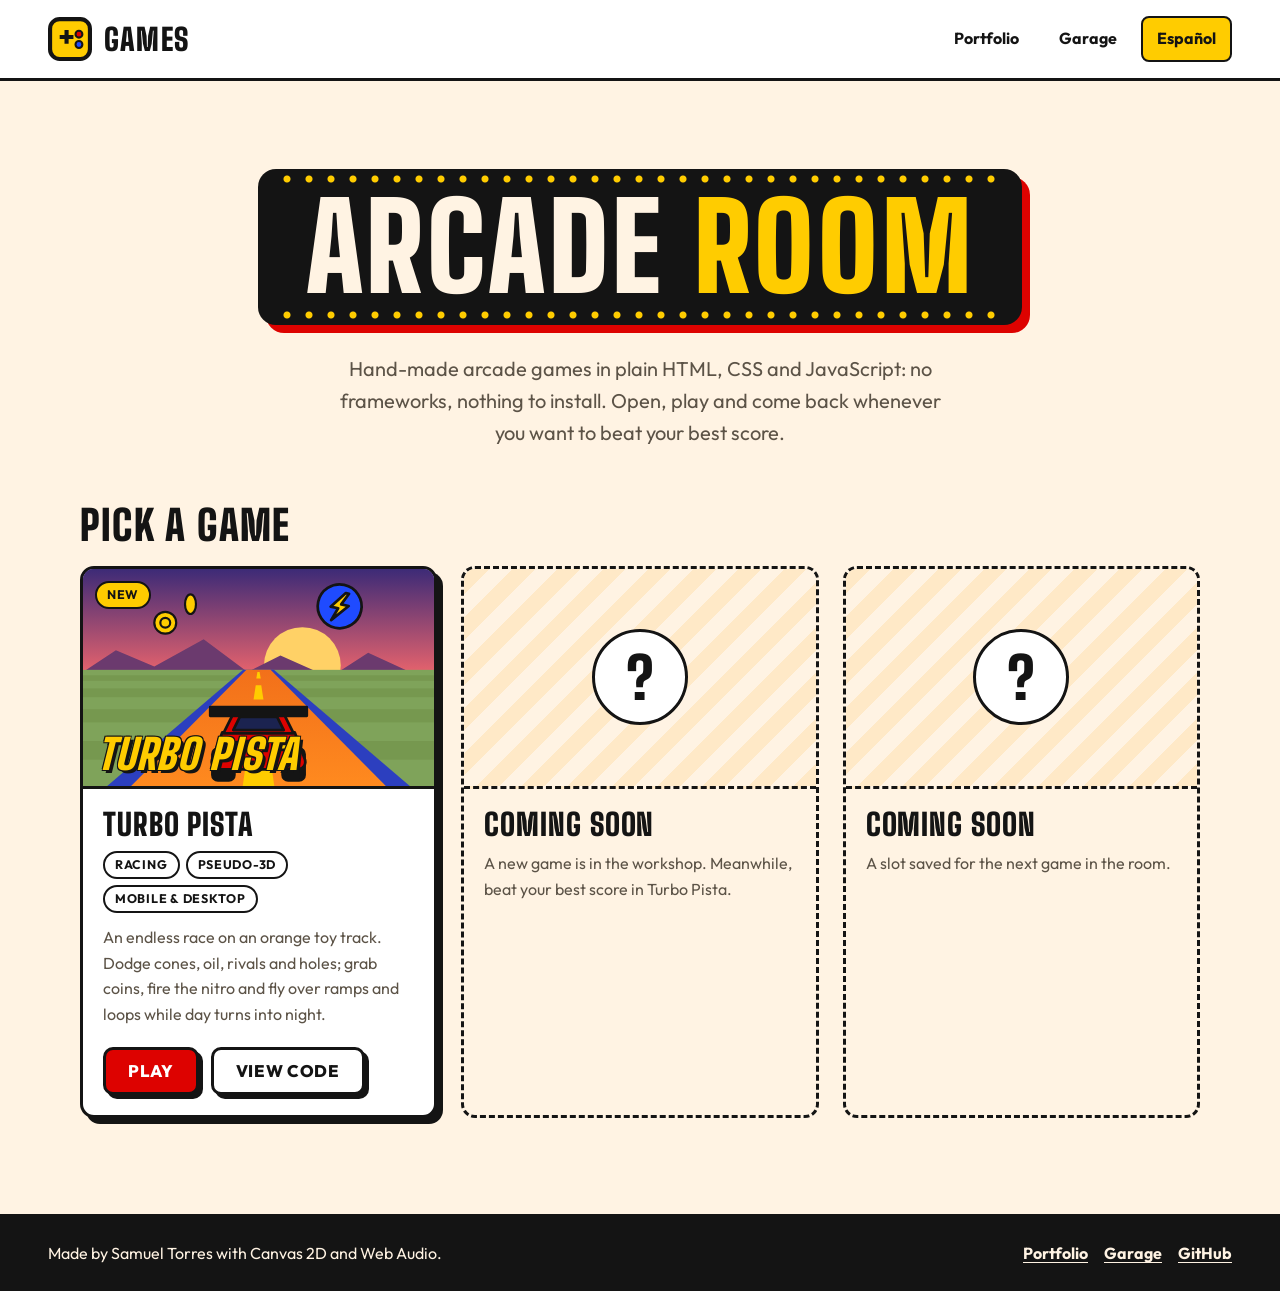
==== en/index.html @ a36e3609 "feat: TURBO PISTA and the JUEGOS arcade room Public copy of samueltorres.dev/juegos: arcade home (ES" ====
<!doctype html>
<html lang="en">
<head>
<meta charset="utf-8">
<meta name="viewport" content="width=device-width, initial-scale=1">
<title>Games · Samuel Torres</title>
<meta name="description" content="Samuel Torres' arcade room: hand-made games in plain HTML, CSS and JavaScript. Starting with TURBO PISTA, an endless pseudo-3D racer.">
<meta name="theme-color" content="#FFF3E3">
<link rel="canonical" href="https://samueltorres.dev/juegos/en/">
<link rel="alternate" hreflang="es" href="https://samueltorres.dev/juegos/">
<link rel="alternate" hreflang="en" href="https://samueltorres.dev/juegos/en/">
<link rel="alternate" hreflang="x-default" href="https://samueltorres.dev/juegos/">
<meta property="og:type" content="website">
<meta property="og:title" content="Games · Samuel Torres">
<meta property="og:description" content="Arcade games built with plain HTML, CSS and JavaScript. Play TURBO PISTA.">
<meta property="og:url" content="https://samueltorres.dev/juegos/en/">
<meta property="og:image" content="https://samueltorres.dev/juegos/assets/img/turbo-pista-og.png">
<meta property="og:locale" content="en_US">
<link rel="icon" href="../assets/img/favicon.svg" type="image/svg+xml">
<link rel="preload" href="../assets/fonts/big-shoulders-display-900.woff2" as="font" type="font/woff2" crossorigin>
<link rel="stylesheet" href="../assets/css/base.css">
<link rel="stylesheet" href="../assets/css/hub.css">
</head>
<body>
<a class="skip-link" href="#content">Skip to content</a>

<header class="site-header">
  <a class="brand" href="./" aria-label="Games, home">
    <img src="../assets/img/favicon.svg" alt="" width="44" height="44">
    <span class="brand-name">Games</span>
  </a>
  <nav class="site-nav" aria-label="Main">
    <a href="/home-1.html">Portfolio</a>
    <a href="/garage/en/">Garage</a>
    <a class="lang" href="../" hreflang="es" lang="es">Español</a>
  </nav>
</header>

<main id="content">
  <section class="hero" aria-labelledby="title">
    <div class="marquee">
      <h1 id="title">Arcade <span>room</span></h1>
    </div>
    <p>Hand-made arcade games in plain HTML, CSS and JavaScript: no frameworks, nothing to install. Open, play and come back whenever you want to beat your best score.</p>
  </section>

  <section class="games" aria-labelledby="catalog">
    <h2 id="catalog">Pick a game</h2>
    <ul class="game-grid">
      <li>
        <article class="game-card">
          <div class="cover">
            <img src="../assets/img/turbo-pista-cover.svg" alt="Orange toy track running to the horizon with a red race car and a nitro bolt" width="640" height="400">
            <p class="cover-title" aria-hidden="true">Turbo Pista</p>
            <span class="chip cover-badge">New</span>
          </div>
          <div class="game-body">
            <h3>Turbo Pista</h3>
            <ul class="tags" aria-label="Tags">
              <li class="chip">Racing</li>
              <li class="chip">Pseudo-3D</li>
              <li class="chip">Mobile &amp; desktop</li>
            </ul>
            <p>An endless race on an orange toy track. Dodge cones, oil, rivals and holes; grab coins, fire the nitro and fly over ramps and loops while day turns into night.</p>
            <div class="game-actions">
              <a class="btn btn-primary" href="pista/">Play</a>
              <a class="btn" href="https://github.com/sammyrobin/juegos" target="_blank" rel="noopener">View code</a>
            </div>
          </div>
        </article>
      </li>
      <li>
        <article class="game-card soon" aria-label="Coming soon: new game">
          <div class="cover"><span class="soon-mark" aria-hidden="true">?</span></div>
          <div class="game-body">
            <h3>Coming soon</h3>
            <p>A new game is in the workshop. Meanwhile, beat your best score in Turbo Pista.</p>
          </div>
        </article>
      </li>
      <li>
        <article class="game-card soon" aria-label="Coming soon: new game">
          <div class="cover"><span class="soon-mark" aria-hidden="true">?</span></div>
          <div class="game-body">
            <h3>Coming soon</h3>
            <p>A slot saved for the next game in the room.</p>
          </div>
        </article>
      </li>
    </ul>
  </section>
</main>

<footer class="site-footer">
  <p>Made by Samuel Torres with Canvas 2D and Web Audio.</p>
  <nav aria-label="Links">
    <a href="/home-1.html">Portfolio</a>
    <a href="/garage/en/">Garage</a>
    <a href="https://github.com/sammyrobin/juegos" target="_blank" rel="noopener">GitHub</a>
  </nav>
</footer>
</body>
</html>
---- assets/css/base.css ----
/* JUEGOS — shared tokens, fonts and buttons (same look as /garage).
   Contrast (WCAG) on cream #FFF3E3: ink 16.8:1, muted 6.9:1, red 4.7:1, blue 5.5:1.
   White on red 5.1:1, white on blue 6.0:1, ink on yellow 12.2:1. Yellow is never text on light. */

/* Self-hosted OFL fonts (licenses in assets/fonts/OFL-*.txt). */
@font-face { font-family: "Big Shoulders Display"; src: url("../fonts/big-shoulders-display-900.woff2") format("woff2"); font-weight: 900; font-display: swap; }
@font-face { font-family: "Big Shoulders Display"; src: url("../fonts/big-shoulders-display-800.woff2") format("woff2"); font-weight: 800; font-display: swap; }
@font-face { font-family: "Outfit"; src: url("../fonts/outfit-400.woff2") format("woff2"); font-weight: 400; font-display: swap; }
@font-face { font-family: "Outfit"; src: url("../fonts/outfit-600.woff2") format("woff2"); font-weight: 600; font-display: swap; }
@font-face { font-family: "Outfit"; src: url("../fonts/outfit-700.woff2") format("woff2"); font-weight: 700; font-display: swap; }
@font-face { font-family: "Outfit"; src: url("../fonts/outfit-800.woff2") format("woff2"); font-weight: 800; font-display: swap; }

:root {
  --c-cream: #FFF3E3;
  --c-paper: #FFFFFF;
  --c-ink: #141414;
  --c-muted: #5C5347;
  --c-red: #DD0200;
  --c-red-dark: #B00200;
  --c-blue: #1F4BFF;
  --c-yellow: #FFCC00;
  --c-orange: #FF8A1F;
  --c-night: #0B0B12;

  --f-display: "Big Shoulders Display", "Arial Narrow", Impact, sans-serif;
  --f-sans: "Outfit", system-ui, -apple-system, "Segoe UI", sans-serif;

  --border: 3px solid var(--c-ink);
  --shadow: 4px 4px 0 var(--c-ink);
  --shadow-lg: 6px 6px 0 var(--c-ink);
  --radius: 14px;
  --gutter: clamp(16px, 4vw, 48px);
}

*, *::before, *::after { box-sizing: border-box; }

html { -webkit-text-size-adjust: 100%; }

body {
  margin: 0;
  background: var(--c-cream);
  color: var(--c-ink);
  font: 400 1rem/1.6 var(--f-sans);
}

a { color: var(--c-blue); text-underline-offset: 3px; }

:focus-visible { outline: 3px solid var(--c-blue); outline-offset: 3px; }

img, svg { max-width: 100%; height: auto; display: block; }

.visually-hidden {
  position: absolute !important;
  width: 1px; height: 1px;
  overflow: hidden; clip: rect(0 0 0 0);
  white-space: nowrap;
}

.skip-link {
  position: absolute; left: 16px; top: -60px; z-index: 100;
  background: var(--c-ink); color: var(--c-paper);
  padding: 10px 16px; border-radius: 8px; font-weight: 700;
}
.skip-link:focus { top: 16px; }

/* Chunky arcade buttons: thick ink border + hard shadow that "presses" on click. */
.btn {
  display: inline-flex; align-items: center; justify-content: center; gap: .5em;
  min-height: 48px; padding: 10px 22px;
  font: 800 1.05rem/1 var(--f-sans); text-transform: uppercase; letter-spacing: .04em; text-decoration: none;
  color: var(--c-ink); background: var(--c-paper);
  border: var(--border); border-radius: 10px; box-shadow: var(--shadow);
  cursor: pointer; user-select: none;
  transition: transform .08s ease, box-shadow .08s ease, background-color .15s ease;
}
.btn:hover { transform: translate(-1px, -1px); box-shadow: 5px 5px 0 var(--c-ink); }
.btn:active { transform: translate(3px, 3px); box-shadow: 1px 1px 0 var(--c-ink); }
.btn-primary { color: #fff; background: var(--c-red); }
.btn-primary:hover { background: var(--c-red-dark); }
.btn-blue { color: #fff; background: var(--c-blue); }
.btn-yellow { background: var(--c-yellow); }
.btn[disabled], .btn[aria-disabled="true"] { opacity: .55; cursor: not-allowed; transform: none; box-shadow: var(--shadow); }

.chip {
  display: inline-block; padding: 2px 10px;
  font: 700 .78rem/1.6 var(--f-sans); text-transform: uppercase; letter-spacing: .06em;
  border: 2px solid var(--c-ink); border-radius: 999px; background: var(--c-paper);
}

@media (prefers-reduced-motion: reduce) {
  *, *::before, *::after { animation-duration: .01ms !important; animation-iteration-count: 1 !important; transition-duration: .01ms !important; scroll-behavior: auto !important; }
}
---- assets/css/hub.css ----
/* JUEGOS — arcade home (/juegos and /juegos/en). */

.site-header {
  display: flex; align-items: center; justify-content: space-between; gap: 16px; flex-wrap: wrap;
  padding: 16px var(--gutter);
  border-bottom: var(--border);
  background: var(--c-paper);
}

.brand { display: inline-flex; align-items: center; gap: 12px; color: var(--c-ink); text-decoration: none; }
.brand img { width: 44px; height: 44px; }
.brand-name { font: 900 1.9rem/1 var(--f-display); letter-spacing: .04em; text-transform: uppercase; }

.site-nav { display: flex; align-items: center; gap: 8px; flex-wrap: wrap; }
.site-nav a {
  padding: 8px 14px; border: 2px solid transparent; border-radius: 8px;
  color: var(--c-ink); font-weight: 700; text-decoration: none;
}
.site-nav a:hover { border-color: var(--c-ink); }
.site-nav .lang { border-color: var(--c-ink); background: var(--c-yellow); }

/* ---- Hero: an arcade marquee ------------------------------------------ */
.hero { padding: clamp(40px, 8vw, 88px) var(--gutter) clamp(32px, 6vw, 56px); text-align: center; }

.marquee {
  display: inline-block; position: relative;
  padding: clamp(14px, 3vw, 24px) clamp(22px, 5vw, 48px);
  background: var(--c-ink); color: var(--c-cream);
  border-radius: 18px; box-shadow: 8px 8px 0 var(--c-red);
}
/* Row of bulbs above and below the sign. */
.marquee::before, .marquee::after {
  content: ""; position: absolute; left: 18px; right: 18px; height: 8px;
  background: radial-gradient(circle, var(--c-yellow) 3px, transparent 4px) 0 0 / 22px 8px repeat-x;
  animation: bulbs 1.2s steps(2) infinite;
}
.marquee::before { top: 6px; }
.marquee::after { bottom: 6px; animation-delay: .6s; }
@keyframes bulbs { 50% { opacity: .35; } }

.hero h1 {
  margin: 0;
  font: 900 clamp(3rem, 12vw, 7.5rem)/.9 var(--f-display);
  letter-spacing: .03em; text-transform: uppercase;
}
.hero h1 span { color: var(--c-yellow); }

.hero p { max-width: 38rem; margin: 28px auto 0; font-size: clamp(1.05rem, 2.2vw, 1.25rem); color: var(--c-muted); }

/* ---- Game grid ---------------------------------------------------------- */
.games { padding: 0 var(--gutter) clamp(48px, 8vw, 96px); }
.games h2 {
  max-width: 1120px; margin: 0 auto 20px;
  font: 900 clamp(1.8rem, 4vw, 2.6rem)/1 var(--f-display); text-transform: uppercase; letter-spacing: .03em;
}
.game-grid {
  max-width: 1120px; margin: 0 auto; padding: 0; list-style: none;
  display: grid; gap: 24px; grid-template-columns: repeat(auto-fill, minmax(min(100%, 320px), 1fr));
}

.game-card {
  display: flex; flex-direction: column; height: 100%;
  background: var(--c-paper); border: var(--border); border-radius: var(--radius); box-shadow: var(--shadow-lg);
  overflow: hidden;
}
.game-card .cover { position: relative; aspect-ratio: 16 / 10; border-bottom: var(--border); background: #3B2A77; overflow: hidden; }
.game-card .cover img { width: 100%; height: 100%; object-fit: cover; transition: transform .4s ease; }
.game-card:hover .cover img { transform: scale(1.04); }
.cover-title {
  position: absolute; left: 14px; bottom: 12px; margin: 0;
  font: 900 clamp(2rem, 5vw, 2.6rem)/.9 var(--f-display); text-transform: uppercase; font-style: italic; letter-spacing: .02em;
  color: var(--c-yellow);
  text-shadow: 3px 3px 0 var(--c-ink), -1px -1px 0 var(--c-ink), 1px -1px 0 var(--c-ink), -1px 1px 0 var(--c-ink);
}
.cover-badge { position: absolute; top: 12px; left: 12px; background: var(--c-yellow); }

.game-body { display: flex; flex-direction: column; gap: 12px; flex: 1; padding: 20px; }
.game-body h3 { margin: 0; font: 900 1.9rem/1 var(--f-display); text-transform: uppercase; letter-spacing: .03em; }
.game-body p { margin: 0; color: var(--c-muted); }
.tags { display: flex; flex-wrap: wrap; gap: 6px; margin: 0; padding: 0; list-style: none; }
.game-actions { display: flex; flex-wrap: wrap; gap: 12px; margin-top: auto; padding-top: 8px; }

/* "Coming soon" slots: dashed, muted, clearly not clickable. */
.game-card.soon { background: transparent; border-style: dashed; box-shadow: none; }
.game-card.soon .cover {
  display: grid; place-items: center;
  background: repeating-linear-gradient(-45deg, #FFE9C7 0 16px, var(--c-cream) 16px 32px);
  border-bottom-style: dashed;
}
.soon-mark {
  display: grid; place-items: center; width: 96px; height: 96px;
  font: 900 3.6rem/1 var(--f-display); color: var(--c-ink);
  background: var(--c-paper); border: var(--border); border-radius: 50%;
}

/* ---- Footer ------------------------------------------------------------- */
.site-footer {
  display: flex; flex-wrap: wrap; align-items: center; justify-content: space-between; gap: 16px;
  padding: 24px var(--gutter);
  border-top: var(--border); background: var(--c-ink); color: var(--c-cream);
}
.site-footer p { margin: 0; }
.site-footer nav { display: flex; flex-wrap: wrap; gap: 16px; }
.site-footer a { color: var(--c-cream); font-weight: 700; }
.site-footer a:focus-visible { outline-color: var(--c-yellow); }

@media (max-width: 560px) {
  .site-header { justify-content: center; }
  .game-actions .btn { flex: 1; }
}
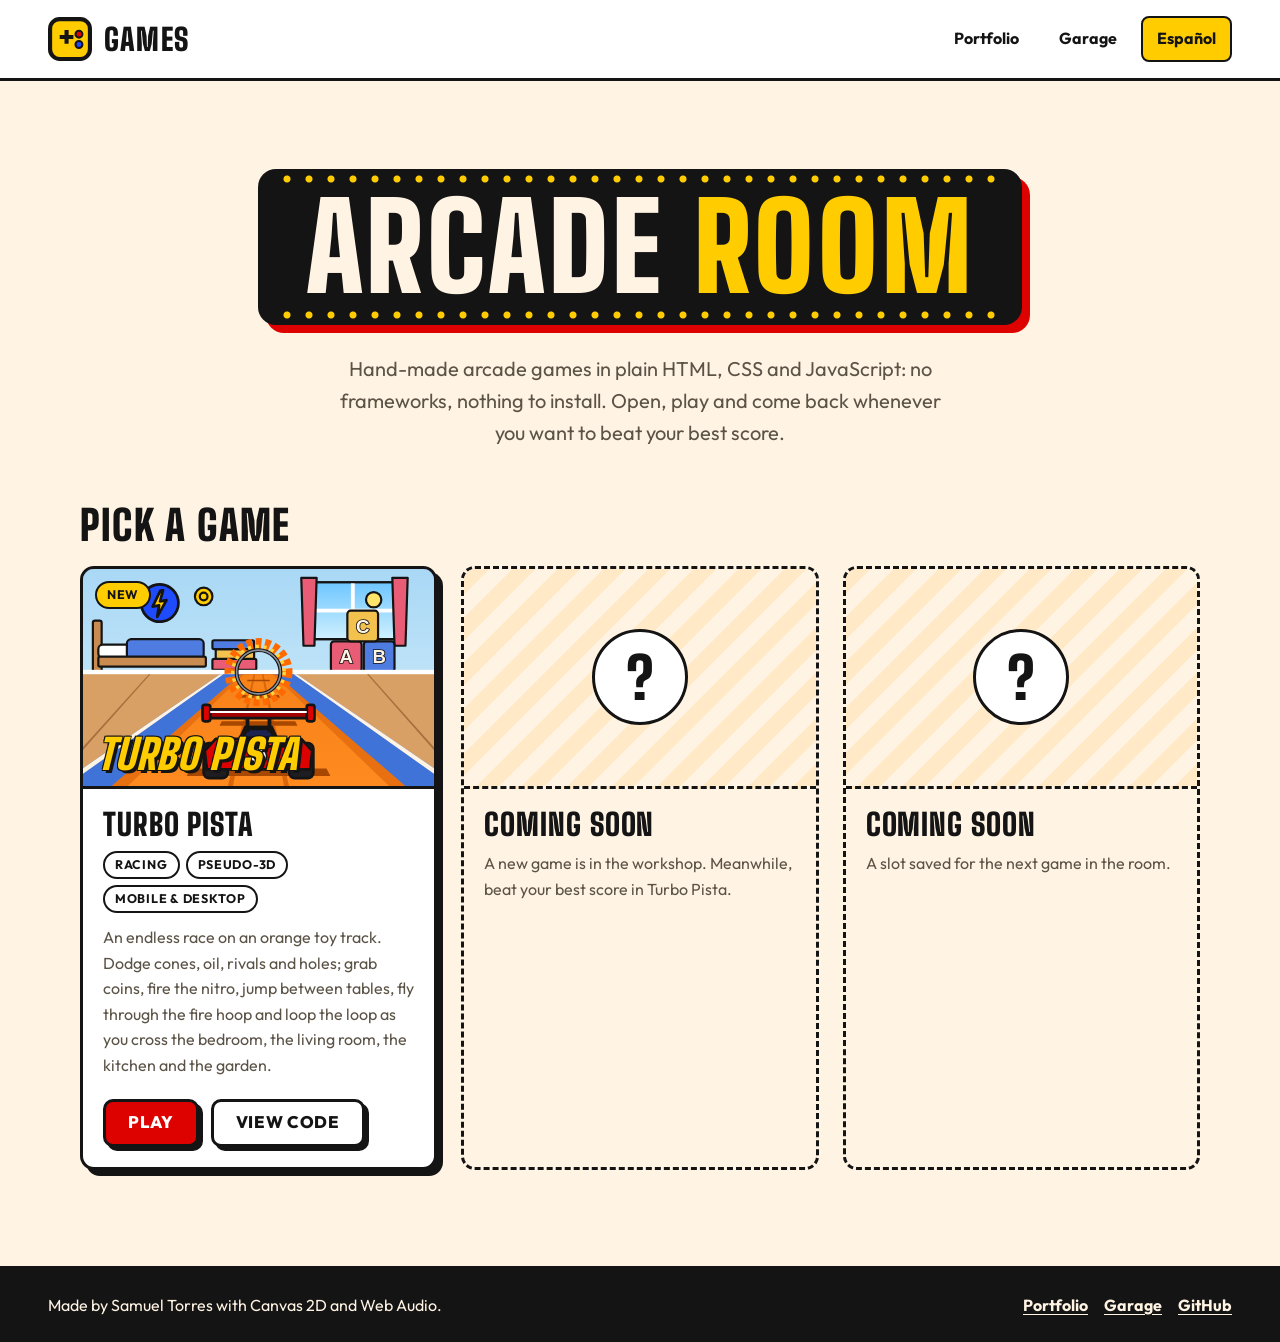
==== commit 82174d2e: "feat: TURBO PISTA at toy scale Four original cars with race numbers and stats, a blister-pack car se" ====
--- a/en/index.html
+++ b/en/index.html
@@ -50,7 +50,7 @@
       <li>
         <article class="game-card">
           <div class="cover">
-            <img src="../assets/img/turbo-pista-cover.svg" alt="Orange toy track running to the horizon with a red race car and a nitro bolt" width="640" height="400">
+            <img src="../assets/img/turbo-pista-cover.svg" alt="Orange toy track crossing a bedroom with giant toy blocks, race car number 07 and a fire hoop" width="640" height="400">
             <p class="cover-title" aria-hidden="true">Turbo Pista</p>
             <span class="chip cover-badge">New</span>
           </div>
@@ -61,7 +61,7 @@
               <li class="chip">Pseudo-3D</li>
               <li class="chip">Mobile &amp; desktop</li>
             </ul>
-            <p>An endless race on an orange toy track. Dodge cones, oil, rivals and holes; grab coins, fire the nitro and fly over ramps and loops while day turns into night.</p>
+            <p>An endless race on an orange toy track. Dodge cones, oil, rivals and holes; grab coins, fire the nitro, jump between tables, fly through the fire hoop and loop the loop as you cross the bedroom, the living room, the kitchen and the garden.</p>
             <div class="game-actions">
               <a class="btn btn-primary" href="pista/">Play</a>
               <a class="btn" href="https://github.com/sammyrobin/juegos" target="_blank" rel="noopener">View code</a>
